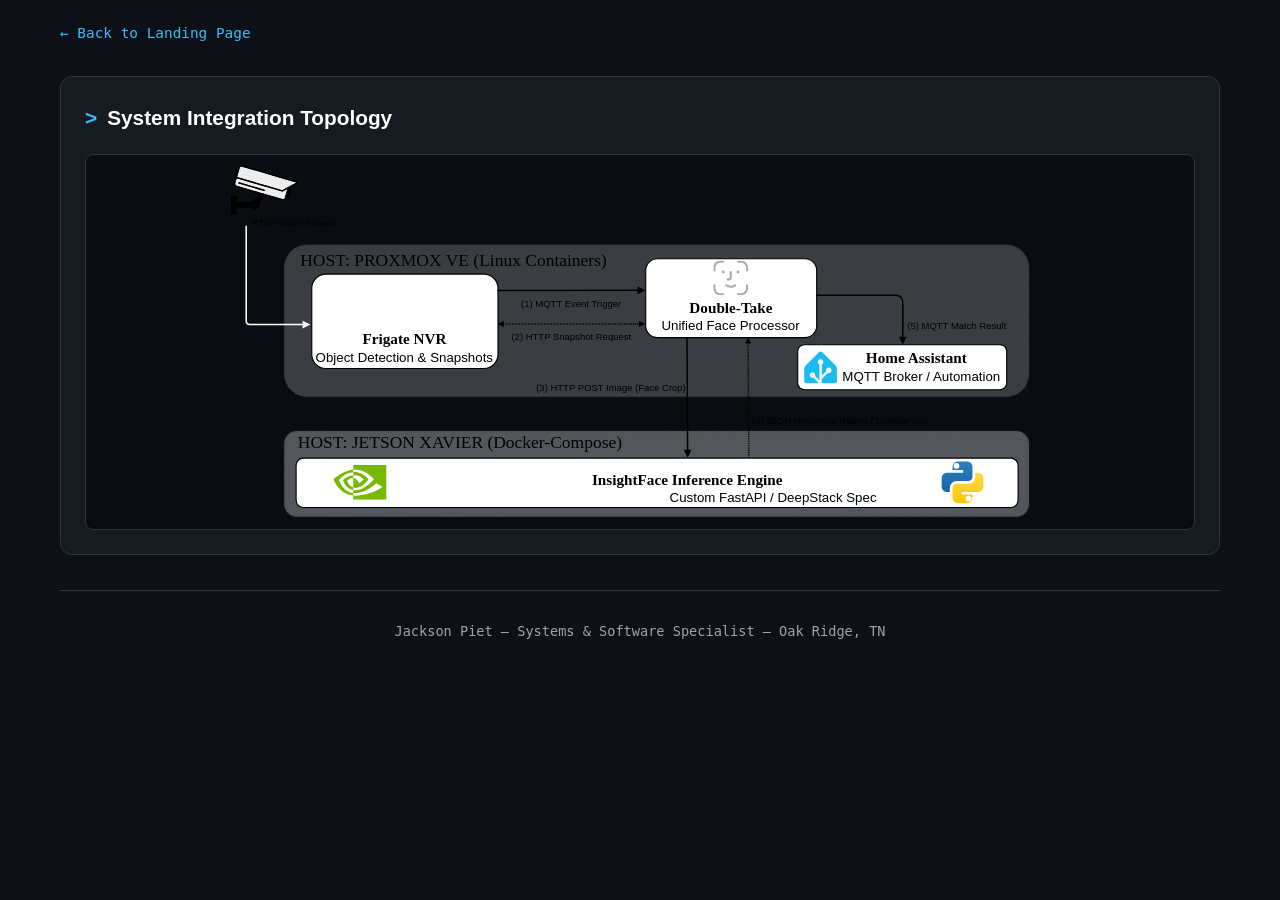
==== frigate.html @ 60d82c44 "Initial portfolio release" ====
<!DOCTYPE html>
<html lang="en">
<head>
  <meta charset="UTF-8">
  <meta name="viewport" content="width=device-width, initial-scale=1.0">
  <title>Automated Media Stack - Jellyfin Pipeline</title>
  <link rel="stylesheet" href="styles.css">
</head>

<body>

  <nav>
    <a href="index.html" class="back-link">&larr; Back to Landing Page</a>
  </nav>
<!-- 
  <header>
    <h1>Automated Media Stack</h1>
    <p>A resilient, event-driven media processing stack hosted on isolated Proxmox VE LXC containers and backed by an OpenMediaVault NFS storage pool with zero-copy hardlinks.</p>
    
    <div class="badge-grid">
      <span class="badge">Proxmox VE</span>
      <span class="badge">LXC Containers</span>
      <span class="badge">OpenMediaVault 8</span>
      <span class="badge">NFS Mounts</span>
      <span class="badge">mergerfs &amp; SnapRAID</span>
      <span class="badge">Intel QuickSync (VAAPI)</span>
      <span class="badge">Nginx Proxy Manager</span>
    </div>
  </header> -->

  <!-- System Architecture Diagram Card -->
  <div class="section-card">
    <div class="section-title">
      <span>System Integration Topology</span>
    </div>
    <div class="diagram-container">
      <img src="images/frigate.svg" alt="Media Server Stack Topology" class="diagram-image">
    </div>
  </div>

<!-- Detailed Data Flow Lifecycle -->
  <!-- <div class="section-card">
    <div class="section-title">
      <span>End-to-End Execution</span>
    </div>
    <ol class="workflow-list">
      <li>
        <strong>Client / User Request:</strong> The client issues a secure request to stream or download media.
      </li>
      <li>
        <strong>HTTPS Reverse Proxy:</strong> The request travels through Nginx Proxy Manager which routes traffic to Seerr or Jellyfin.
      </li>
      <li>
        <strong>Trigger Request:</strong> Seerr processes the user request and sends a REST API payload to Sonarr (TV) or Radarr (Movies) to add the requested media.
      </li>
      <li>
        <strong>Download Job:</strong> Sonarr/Radarr queries indexers via Prowlarr, evaluates the indexed releases, and sends a download task to SABnzbd if a release matches the configured quality profile.
      </li>
      <li>
        <strong>Write to NFS:</strong> SABnzbd fetches the media release, extracts the files, and writes the completed download to the NFS mount of OMV, located in <code>/mnt/storage/downloads/complete/</code>.
      </li>
      <li>
        <strong>Hardlink:</strong> Sonarr/Radarr detects job completion, creates an instant zero-copy hardlink from <code>/mnt/storage/downloads/complete/</code> to <code>/mnt/storage/data/media/</code>, and triggers Bazarr to search and download matching subtitles.
      </li>
      <li>
        <strong>Read Media:</strong> Jellyfin monitors the media libraries within <code>/mnt/storage/data/media/</code>, reading structured files over the local network, and rendering streams using Intel QuickSync hardware transcoding.
      </li>
    </ol>
  </div> -->

  <!-- Key Architecture Engineering Highlights -->
  <!-- <div class="section-card">
    <div class="section-title">
      <span>Infrastructure Highlights</span>
    </div>
    <div class="grid-2">
      <div class="feature-card">
        <h3>01. Zero-Copy Hardlink Execution</h3>
        <p>Configured <code>mergerfs</code> storage pools across OpenMediaVault NFS mounts. By aligning root storage paths, the automation stack issues instant filesystem inode references (hardlinks) from scratch space to production libraries without duplicate disk writes or cross-network copies.</p>
      </div>

      <div class="feature-card">
        <h3>02. Hardware-Accelerated Transcoding</h3>
        <p>Provisioned Intel QuickSync GPU passthrough into unprivileged Proxmox LXC containers. Configured Linux device node permissions (<code>/dev/dri/renderD128</code>) to execute real-time video transcoding via VAAPI hardware pipelines with minimal CPU overhead.</p>
      </div>

      <div class="feature-card">
        <h3>03. Reverse Proxy &amp; Network Isolation</h3>
        <p>Routed all ingress control traffic through Nginx Proxy Manager to manage SSL certificates. Internal service communication resides strictly on isolated container subnets, exposing only required reverse proxy ports.</p>
      </div>

      <div class="feature-card">
        <h3>04. Storage Redundancy &amp; Parity</h3>
        <p>Implemented SnapRAID parity protection alongside <code>mergerfs</code> storage pooling on the OpenMediaVault NAS host, protecting pooled data from single-disk hardware failures.</p>
      </div>
    </div>
  </div> -->

  <!-- Screenshot -->
  <!-- <div class="section-card">
    <div class="section-title">
      <span>System Screenshots</span>
    </div>
    <div class="grid-2">
      <div class="screenshot-card"> -->
        <!-- <img src="images/proxmox.png" alt="Proxmox Summary"> -->
        <!-- <div class="screenshot-info">
          <h4>Proxmox VE Microservice Orchestration</h4>
          <p>Proxmox VE datacenter view showcasing isolated LXC containers with low background resource overhead.</p>
        </div>
      </div>
      <div class="screenshot-card"> -->
        <!-- <img src="images/omv.png" alt="OpenMediaVault NFS Shares"> -->
        <!-- <div class="screenshot-info">
          <h4>NAS Storage Pool &amp; NFS Mounts</h4>
          <p>OpenMediaVault dashboard displaying 21.6 TB mergerfs-pooled capacity across physical drives alongside real-time S.M.A.R.T. health monitoring.</p>
        </div>
      </div>
    </div>
  </div> -->
  
  <button id="backToTop" class="back-to-top" aria-label="Back to top">
    <svg xmlns="http://www.w3.org/2000/svg" width="20" height="20" viewBox="0 0 24 24" fill="none" stroke="currentColor" stroke-width="2.5" stroke-linecap="round" stroke-linejoin="round">
      <path d="m18 15-6-6-6 6"/>
    </svg>
  </button>
  <script>
    const backToTopBtn = document.getElementById('backToTop');

    // Show button when scrolled down 300px
    window.addEventListener('scroll', () => {
      if (window.scrollY > 300) {
        backToTopBtn.classList.add('visible');
      } else {
        backToTopBtn.classList.remove('visible');
      }
    });

    // Smooth scroll to top on click
    backToTopBtn.addEventListener('click', () => {
      window.scrollTo({
        top: 0,
        behavior: 'smooth'
      });
    });
  </script>
  <footer>
    <p>Jackson Piet &mdash; Systems &amp; Software Specialist &mdash; Oak Ridge, TN</p>
  </footer>
  
</body>
</html>
---- styles.css ----
:root {
      --bg-main: #0d1117;
      --bg-card: #161b22;
      --bg-card-hover: #1f2937;
      --border-color: #30363d;
      --accent-cyan: #38bdf8;
      --accent-amber: #f59e0b;
      --accent-green: #10b981;
      --text-main: #f3f4f6;
      --text-muted: #9ca3af;
      --font-mono: ui-monospace, SFMono-Regular, SF Pro Display, Menlo, Consolas, monospace;
    }

    * { box-sizing: border-box; margin: 0; padding: 0; }

    body {
      background-color: var(--bg-main);
      color: var(--text-main);
      font-family: -apple-system, BlinkMacSystemFont, "Segoe UI", Roboto, Helvetica, Arial, sans-serif;
      line-height: 1.6;
      padding: 20px;
      max-width: 1200px;
      margin: 0 auto;
    }

    /* Navigation & Header */
    nav { margin-bottom: 30px; }
    .back-link {
      color: var(--accent-cyan);
      text-decoration: none;
      font-family: var(--font-mono);
      font-size: 0.9rem;
    }
    .back-link:hover { text-decoration: underline; }

    header { margin-bottom: 40px; }
    header h1 { font-size: 2.2rem; font-weight: 800; margin-bottom: 10px; color: #fff; }
    header p { color: var(--text-muted); font-size: 1.1rem; max-width: 800px; }

    /* Badge Grid */
    .badge-grid {
      display: flex;
      flex-wrap: wrap;
      gap: 10px;
      margin-top: 15px;
    }
    .badge {
      background: #1f2937;
      border: 1px solid var(--border-color);
      color: var(--accent-cyan);
      font-family: var(--font-mono);
      font-size: 0.8rem;
      padding: 4px 10px;
      border-radius: 6px;
    }

    /* Diagram Section */
    .section-card {
      background: var(--bg-card);
      border: 1px solid var(--border-color);
      border-radius: 12px;
      padding: 24px;
      margin-bottom: 35px;
    }
    .section-title {
      font-size: 1.3rem;
      font-weight: 700;
      margin-bottom: 20px;
      color: #fff;
      display: flex;
      align-items: center;
      gap: 10px;
    }
    .diagram-container {
      width: 100%;
      overflow-x: auto;
      background: #090d12;
      border-radius: 8px;
      padding: 10px;
      border: 1px solid var(--border-color);
    }
    .diagram-image {
      display: block;
      margin-left: auto;
      margin-right: auto;
      max-width: 100%;
      height: auto;
    }
    .diagram-container svg { width: 100%; height: auto; min-width: 800px; display: block; }

    /* Grid Layouts */
    .grid-2 {
      display: grid;
      grid-template-columns: 1fr;
      gap: 50px;
    }

    /* Feature Cards */
    .feature-card {
      background: #111827;
      border: 1px solid var(--border-color);
      border-radius: 8px;
      padding: 18px;
    }
    .feature-card h3 {
      font-size: 1rem;
      color: var(--accent-amber);
      margin-bottom: 8px;
      font-family: var(--font-mono);
    }
    .feature-card p { color: var(--text-muted); font-size: 0.95rem; }

    /* Workflow List */
    .workflow-list { list-style: none; counter-reset: workflow-counter; }
    .workflow-list li {
      position: relative;
      padding-left: 45px;
      margin-bottom: 20px;
      color: var(--text-muted);
    }
    .workflow-list li::before {
      counter-increment: workflow-counter;
      content: counter(workflow-counter);
      position: absolute;
      left: 0; top: 0;
      width: 30px; height: 30px;
      background: var(--bg-card-hover);
      border: 1px solid var(--accent-cyan);
      color: var(--accent-cyan);
      border-radius: 50%;
      text-align: center;
      line-height: 28px;
      font-weight: bold;
      font-family: var(--font-mono);
      font-size: 0.85rem;
    }
    .workflow-list strong { color: var(--text-main); }

    /* Screenshots Grid */
    .screenshot-card {
      background: #090d12;
      border: 1px solid var(--border-color);
      border-radius: 8px;
      overflow: hidden;
    }
    .screenshot-placeholder {
      width: 100%;
      height: 200px;
      background: #1f2937;
      display: flex;
      align-items: center;
      justify-content: center;
      color: var(--text-muted);
      font-family: var(--font-mono);
      font-size: 0.85rem;
      border-bottom: 1px solid var(--border-color);
    }
    .screenshot-card img { width: 100%; height: auto; display: block; }
    .screenshot-info { padding: 15px; }
    .screenshot-info h4 { font-size: 0.95rem; color: #fff; margin-bottom: 4px; }
    .screenshot-info p { font-size: 0.85rem; color: var(--text-muted); }

    footer {
      text-align: center;
      padding: 30px 0;
      color: var(--text-muted);
      font-size: 0.85rem;
      font-family: var(--font-mono);
      border-top: 1px solid var(--border-color);
    }
    /* Back to Top Button */
    .back-to-top {
    position: fixed;
    bottom: 2rem;
    right: 2rem;
    width: 2.75rem;
    height: 2.75rem;
    border-radius: 50%;
    background-color: #1e293b; /* Dark slate matching your cards */
    color: #38bdf8;            /* Accent blue color */
    border: 1px solid #334155;
    cursor: pointer;
    display: flex;
    align-items: center;
    justify-content: center;
    opacity: 0;
    visibility: hidden;
    transform: translateY(10px);
    transition: all 0.25s ease-in-out;
    box-shadow: 0 4px 12px rgba(0, 0, 0, 0.4);
    z-index: 1000;
    }

    /* Hover & Focus States */
    .back-to-top:hover {
    background-color: #0f172a;
    color: #38bdf8;
    border-color: #38bdf8;
    transform: translateY(-2px);
    box-shadow: 0 6px 16px rgba(56, 189, 248, 0.2);
    }

    /* Visible Class Toggle */
    .back-to-top.visible {
    opacity: 1;
    visibility: visible;
    transform: translateY(0);
    }

    /* ==========================================================================
   INDEX PAGE SPECIFIC EXTENSIONS
   ========================================================================== */

/* Accent Color Alias */
:root {
  --accent-blue: #3b82f6;
}

/* Container Adjustments */
.container {
  max-width: 1080px;
  margin: 0 auto;
}

/* Header & Technical Identity Extensions */
.header-top {
  display: flex;
  justify-content: space-between;
  align-items: flex-start;
  flex-wrap: wrap;
  gap: 1rem;
  margin-bottom: 0.75rem;
}

.degree-tag {
  color: var(--accent-cyan);
  font-size: 1.5rem;
  font-weight: 600;
}

.subhead {
  font-size: 1.15rem;
  color: var(--accent-blue);
  font-weight: 600;
  margin-bottom: 0.75rem;
}

.meta-info {
  font-family: var(--font-mono);
  font-size: 0.85rem;
  color: var(--text-muted);
  margin-bottom: 1.25rem;
}

.header-links {
  display: flex;
  gap: 1rem;
  flex-wrap: wrap;
}

/* Button Component Styles */
.btn {
  display: inline-flex;
  align-items: center;
  padding: 0.5rem 1rem;
  border-radius: 6px;
  font-weight: 600;
  text-decoration: none;
  font-size: 0.9rem;
  transition: all 0.2s ease-in-out;
  cursor: pointer;
}

.btn-primary {
  background: var(--accent-blue);
  color: #fff;
  border: 1px solid var(--accent-blue);
}

.btn-primary:hover {
  background: #2563eb;
}

.btn-outline {
  background: transparent;
  color: var(--text-main);
  border: 1px solid var(--border-color);
}

.btn-outline:hover {
  border-color: var(--accent-cyan);
  color: var(--accent-cyan);
  background: var(--bg-card);
}

/* Section Layout & Headers */
section {
  padding: 2.5rem 0;
  border-bottom: 1px solid var(--border-color);
}

.section-title::before {
  content: ">";
  color: var(--accent-cyan);
}

.summary-text {
  color: var(--text-muted);
  font-size: 1.05rem;
  line-height: 1.7;
  max-width: 900px;
}

/* Skills Section Grid & Badges */
.skills-grid {
  display: grid;
  grid-template-columns: repeat(auto-fit, minmax(280px, 1fr));
  gap: 1.25rem;
}

.skill-card {
  background: var(--bg-card);
  border: 1px solid var(--border-color);
  border-radius: 8px;
  padding: 1.25rem;
}

.skill-card h3 {
  font-size: 0.95rem;
  color: var(--accent-cyan);
  margin-bottom: 0.75rem;
  font-family: var(--font-mono);
  text-transform: uppercase;
  letter-spacing: 0.05em;
}

.badge-list {
  display: flex;
  flex-wrap: wrap;
  gap: 0.5rem;
}

/* Featured Project Cards Grid & Layout */
.project-grid {
  display: grid;
  gap: 1.5rem;
}

.project-card {
  background: var(--bg-card);
  border: 1px solid var(--border-color);
  border-radius: 8px;
  padding: 1.5rem;
  transition: border-color 0.2s ease-in-out;
}

.project-card:hover {
  border-color: #334155;
}

.project-title {
  font-size: 1.25rem;
  color: #fff;
  margin-bottom: 0.75rem;
}

.project-card .badge-list {
  margin-bottom: 1rem;
}

.project-bullets {
  list-style: none;
  color: var(--text-muted);
  font-size: 0.95rem;
  margin-bottom: 1.25rem;
}

.project-bullets li {
  position: relative;
  padding-left: 1.25rem;
  margin-bottom: 0.5rem;
}

.project-bullets li::before {
  content: "•";
  position: absolute;
  left: 0;
  color: var(--accent-blue);
}

.project-btn {
  display: inline-flex;
  align-items: center;
  gap: 0.5rem;
  font-family: var(--font-mono);
  font-size: 0.85rem;
  color: var(--accent-cyan);
  text-decoration: none;
  border: 1px solid rgba(56, 189, 248, 0.3);
  background: rgba(56, 189, 248, 0.05);
  padding: 0.5rem 1rem;
  border-radius: 6px;
  transition: all 0.2s ease-in-out;
}

.project-btn:hover {
  background: rgba(56, 189, 248, 0.15);
  border-color: var(--accent-cyan);
  transform: translateX(2px);
}

/* Index Footer Flex Layout Overrides */
footer.index-footer {
  display: flex;
  justify-content: space-between;
  align-items: center;
  flex-wrap: wrap;
  gap: 1rem;
  text-align: left;
}

/* Responsive Overrides for Mobile Devices */
@media (max-width: 640px) {
    header h1 {
        font-size: 1.75rem;
    }
    .degree-tag {
        display: block;
        font-size: 1.1rem;
        margin-top: 0.25rem;
    }
    .header-links {
        flex-direction: column;
        width: 100%;
    }
    .btn {
        justify-content: center;
        width: 100%;
    }
}
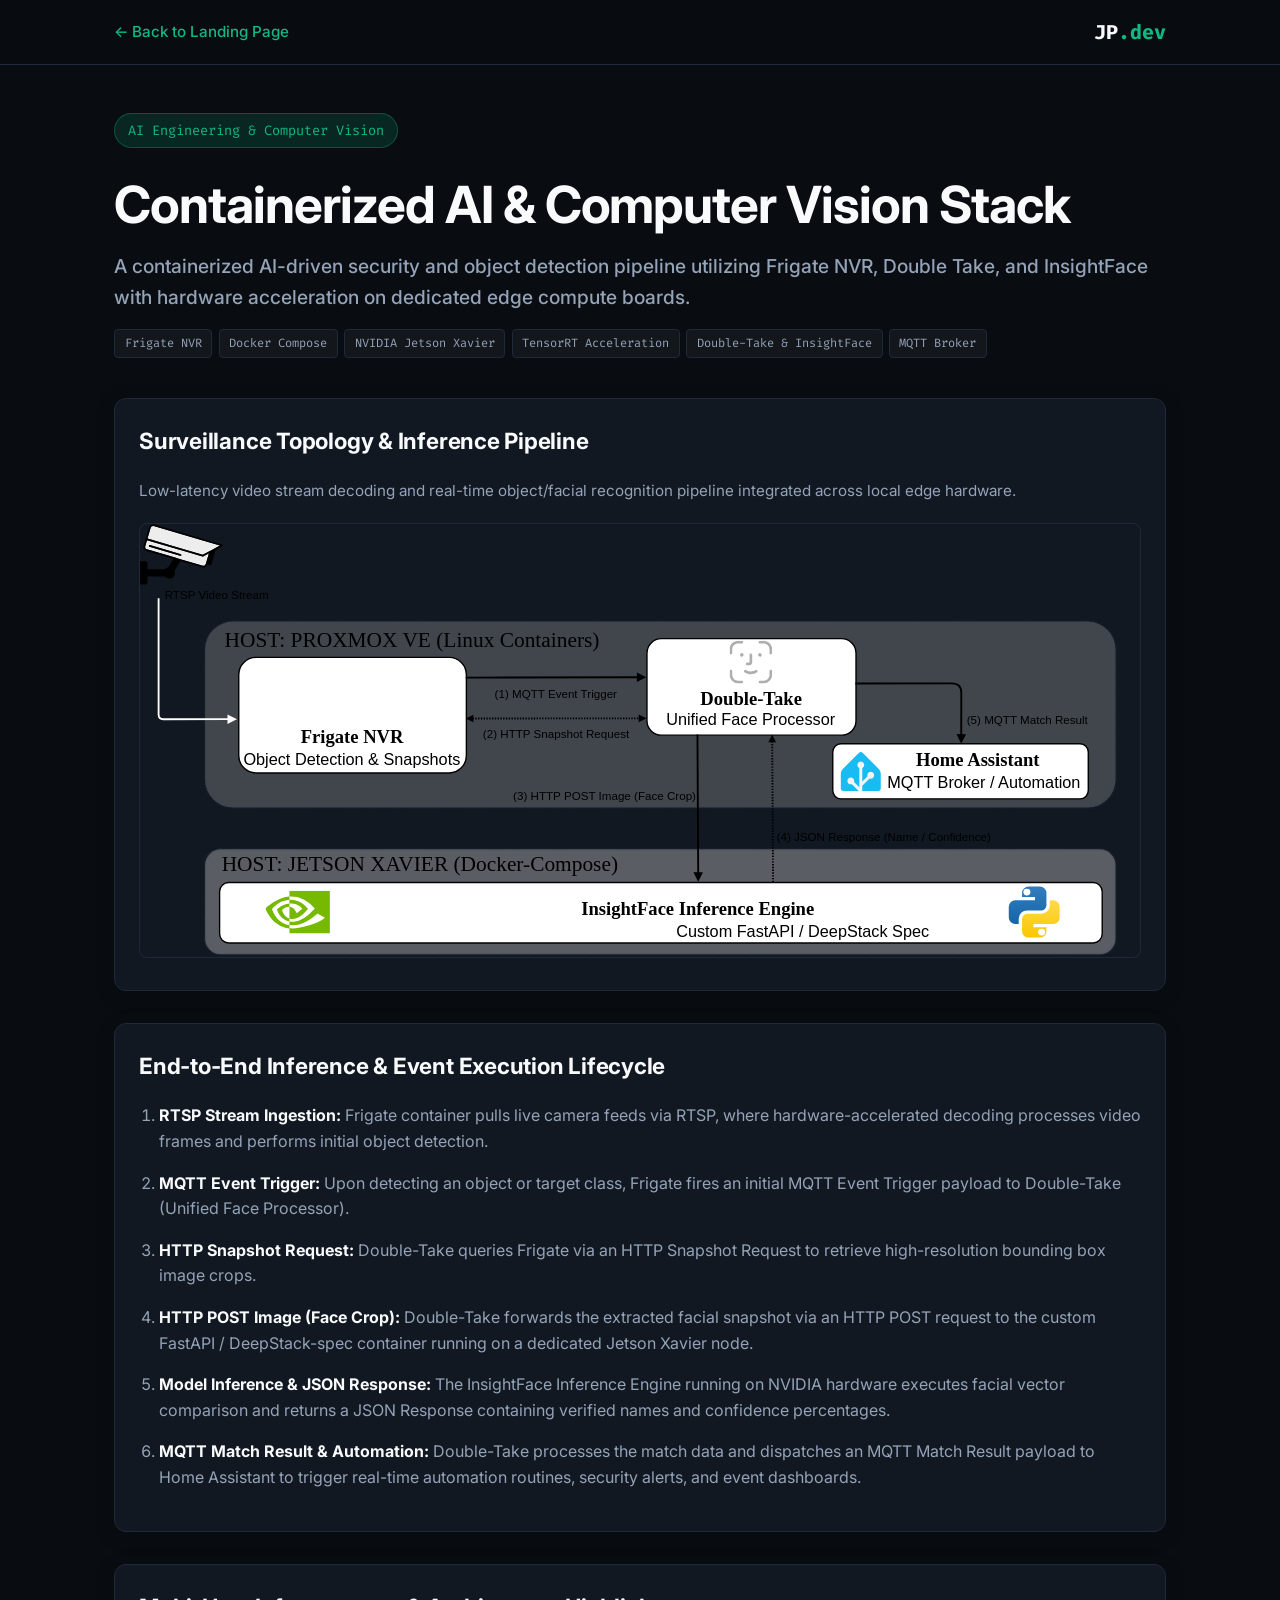
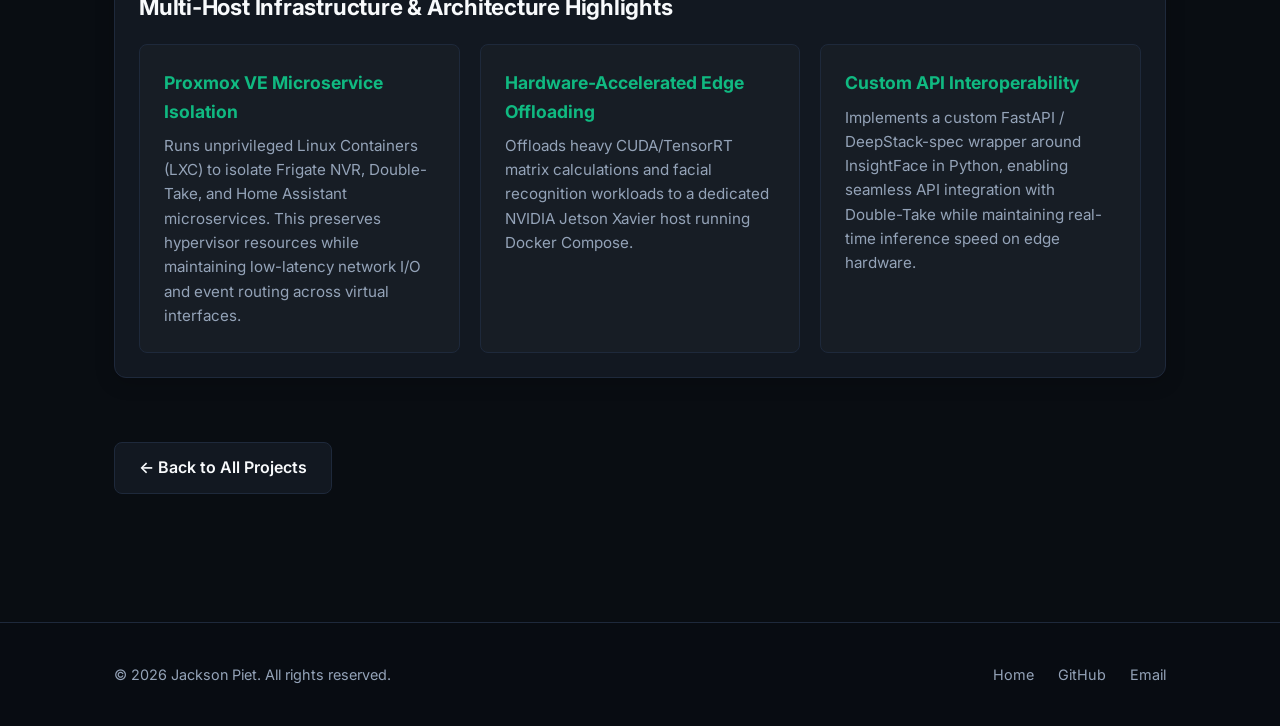
==== commit 025d60e6: "redesigned and added network, gym model" ====
--- a/frigate.html
+++ b/frigate.html
@@ -3,150 +3,163 @@
 <head>
   <meta charset="UTF-8">
   <meta name="viewport" content="width=device-width, initial-scale=1.0">
-  <title>Automated Media Stack - Jellyfin Pipeline</title>
+  <title>Containerized AI &amp; Computer Vision Stack | Jackson Piet</title>
   <link rel="stylesheet" href="styles.css">
+  <link rel="preconnect" href="https://fonts.googleapis.com">
+  <link rel="preconnect" href="https://fonts.gstatic.com" crossorigin>
+  <link href="https://fonts.googleapis.com/css2?family=Inter:wght@300;400;500;600;700&family=Fira+Code:wght@400;500&display=swap" rel="stylesheet">
 </head>
-
 <body>
 
-  <nav>
-    <a href="index.html" class="back-link">&larr; Back to Landing Page</a>
+  <!-- Navigation -->
+  <nav class="navbar" aria-label="Subpage Navigation">
+    <div class="nav-container">
+      <a href="index.html" class="back-link">&larr; Back to Landing Page</a>
+      <a href="index.html" class="nav-logo">JP<span>.dev</span></a>
+    </div>
   </nav>
-<!-- 
-  <header>
-    <h1>Automated Media Stack</h1>
-    <p>A resilient, event-driven media processing stack hosted on isolated Proxmox VE LXC containers and backed by an OpenMediaVault NFS storage pool with zero-copy hardlinks.</p>
-    
-    <div class="badge-grid">
-      <span class="badge">Proxmox VE</span>
-      <span class="badge">LXC Containers</span>
-      <span class="badge">OpenMediaVault 8</span>
-      <span class="badge">NFS Mounts</span>
-      <span class="badge">mergerfs &amp; SnapRAID</span>
-      <span class="badge">Intel QuickSync (VAAPI)</span>
-      <span class="badge">Nginx Proxy Manager</span>
+
+  <!-- Project Header -->
+  <header class="project-header">
+    <div class="container">
+      <span class="project-category">AI Engineering &amp; Computer Vision</span>
+      <h1>Containerized AI &amp; Computer Vision Stack</h1>
+      <p class="hero-subtitle">A containerized AI-driven security and object detection pipeline utilizing Frigate NVR, Double Take, and InsightFace with hardware acceleration on dedicated edge compute boards.</p>
+      
+      <div class="badge-grid">
+        <span class="badge">Frigate NVR</span>
+        <span class="badge">Docker Compose</span>
+        <span class="badge">NVIDIA Jetson Xavier</span>
+        <span class="badge">TensorRT Acceleration</span>
+        <span class="badge">Double-Take &amp; InsightFace</span>
+        <span class="badge">MQTT Broker</span>
+      </div>
     </div>
-  </header> -->
+  </header>
 
-  <!-- System Architecture Diagram Card -->
-  <div class="section-card">
-    <div class="section-title">
-      <span>System Integration Topology</span>
+  <main class="container project-detail-container">
+
+    <!-- Surveillance Architecture Card -->
+    <section class="section-card">
+      <h2 class="section-title">Surveillance Topology &amp; Inference Pipeline</h2>
+      <p>Low-latency video stream decoding and real-time object/facial recognition pipeline integrated across local edge hardware.</p>
+      <div class="diagram-container">
+        <img src="images/frigate.svg" alt="Computer Vision Architecture Diagram" class="diagram-image">
+      </div>
+    </section>
+
+    <!-- Detailed Data Flow Lifecycle -->
+    <section class="section-card">
+      <h2 class="section-title">End-to-End Inference &amp; Event Execution Lifecycle</h2>
+      <ol class="workflow-list">
+        <li>
+          <strong>RTSP Stream Ingestion:</strong> Frigate container pulls live camera feeds via RTSP, where hardware-accelerated decoding processes video frames and performs initial object detection.
+        </li>
+        <li>
+          <strong>MQTT Event Trigger:</strong> Upon detecting an object or target class, Frigate fires an initial MQTT Event Trigger payload to Double-Take (Unified Face Processor).
+        </li>
+        <li>
+          <strong>HTTP Snapshot Request:</strong> Double-Take queries Frigate via an HTTP Snapshot Request to retrieve high-resolution bounding box image crops.
+        </li>
+        <li>
+          <strong>HTTP POST Image (Face Crop):</strong> Double-Take forwards the extracted facial snapshot via an HTTP POST request to the custom FastAPI / DeepStack-spec container running on a dedicated Jetson Xavier node.
+        </li>
+        <li>
+          <strong>Model Inference &amp; JSON Response:</strong> The InsightFace Inference Engine running on NVIDIA hardware executes facial vector comparison and returns a JSON Response containing verified names and confidence percentages.
+        </li>
+        <li>
+          <strong>MQTT Match Result &amp; Automation:</strong> Double-Take processes the match data and dispatches an MQTT Match Result payload to Home Assistant to trigger real-time automation routines, security alerts, and event dashboards.
+        </li>
+      </ol>
+    </section>
+
+    <!-- Key Architecture Engineering Highlights -->
+    <section class="section-card">
+      <h2 class="section-title">Multi-Host Infrastructure &amp; Architecture Highlights</h2>
+      <div class="grid-3">
+        <div class="feature-card">
+          <h3>Proxmox VE Microservice Isolation</h3>
+          <p>Runs unprivileged Linux Containers (LXC) to isolate Frigate NVR, Double-Take, and Home Assistant microservices. This preserves hypervisor resources while maintaining low-latency network I/O and event routing across virtual interfaces.</p>
+        </div>
+
+        <div class="feature-card">
+          <h3>Hardware-Accelerated Edge Offloading</h3>
+          <p>Offloads heavy CUDA/TensorRT matrix calculations and facial recognition workloads to a dedicated NVIDIA Jetson Xavier host running Docker Compose.</p>
+        </div>
+
+        <div class="feature-card">
+          <h3>Custom API Interoperability</h3>
+          <p>Implements a custom FastAPI / DeepStack-spec wrapper around InsightFace in Python, enabling seamless API integration with Double-Take while maintaining real-time inference speed on edge hardware.</p>
+        </div>
+      </div>
+    </section>
+
+    <div class="cta-container">
+      <a href="index.html#projects" class="btn btn-secondary">&larr; Back to All Projects</a>
     </div>
-    <div class="diagram-container">
-      <img src="images/frigate.svg" alt="Media Server Stack Topology" class="diagram-image">
+
+  </main>
+
+  <!-- Footer -->
+  <footer class="footer">
+    <div class="container footer-content">
+      <p>&copy; 2026 Jackson Piet. All rights reserved.</p>
+      <div class="social-links">
+        <a href="index.html">Home</a>
+        <a href="https://github.com/jaxnReyes" target="_blank" rel="noopener">GitHub</a>
+        <a href="mailto:jacksonpiet13@gmail.com">Email</a>
+      </div>
     </div>
+  </footer>
+
+<!-- Lightbox Modal Container -->
+  <div class="lightbox-modal" id="lightboxModal">
+    <button class="lightbox-close" id="lightboxClose" aria-label="Close Lightbox">&times;</button>
+    <img class="lightbox-content" id="lightboxImg" src="" alt="Enlarged view">
   </div>
 
-<!-- Detailed Data Flow Lifecycle -->
-  <!-- <div class="section-card">
-    <div class="section-title">
-      <span>End-to-End Execution</span>
-    </div>
-    <ol class="workflow-list">
-      <li>
-        <strong>Client / User Request:</strong> The client issues a secure request to stream or download media.
-      </li>
-      <li>
-        <strong>HTTPS Reverse Proxy:</strong> The request travels through Nginx Proxy Manager which routes traffic to Seerr or Jellyfin.
-      </li>
-      <li>
-        <strong>Trigger Request:</strong> Seerr processes the user request and sends a REST API payload to Sonarr (TV) or Radarr (Movies) to add the requested media.
-      </li>
-      <li>
-        <strong>Download Job:</strong> Sonarr/Radarr queries indexers via Prowlarr, evaluates the indexed releases, and sends a download task to SABnzbd if a release matches the configured quality profile.
-      </li>
-      <li>
-        <strong>Write to NFS:</strong> SABnzbd fetches the media release, extracts the files, and writes the completed download to the NFS mount of OMV, located in <code>/mnt/storage/downloads/complete/</code>.
-      </li>
-      <li>
-        <strong>Hardlink:</strong> Sonarr/Radarr detects job completion, creates an instant zero-copy hardlink from <code>/mnt/storage/downloads/complete/</code> to <code>/mnt/storage/data/media/</code>, and triggers Bazarr to search and download matching subtitles.
-      </li>
-      <li>
-        <strong>Read Media:</strong> Jellyfin monitors the media libraries within <code>/mnt/storage/data/media/</code>, reading structured files over the local network, and rendering streams using Intel QuickSync hardware transcoding.
-      </li>
-    </ol>
-  </div> -->
+  <script>
+    document.addEventListener('DOMContentLoaded', () => {
+      const modal = document.getElementById('lightboxModal');
+      const modalImg = document.getElementById('lightboxImg');
+      const closeBtn = document.getElementById('lightboxClose');
 
-  <!-- Key Architecture Engineering Highlights -->
-  <!-- <div class="section-card">
-    <div class="section-title">
-      <span>Infrastructure Highlights</span>
-    </div>
-    <div class="grid-2">
-      <div class="feature-card">
-        <h3>01. Zero-Copy Hardlink Execution</h3>
-        <p>Configured <code>mergerfs</code> storage pools across OpenMediaVault NFS mounts. By aligning root storage paths, the automation stack issues instant filesystem inode references (hardlinks) from scratch space to production libraries without duplicate disk writes or cross-network copies.</p>
-      </div>
+      if (!modal || !modalImg || !closeBtn) return;
 
-      <div class="feature-card">
-        <h3>02. Hardware-Accelerated Transcoding</h3>
-        <p>Provisioned Intel QuickSync GPU passthrough into unprivileged Proxmox LXC containers. Configured Linux device node permissions (<code>/dev/dri/renderD128</code>) to execute real-time video transcoding via VAAPI hardware pipelines with minimal CPU overhead.</p>
-      </div>
+      // Select all diagram images and screenshot thumbnails
+      const zoomableImages = document.querySelectorAll('.diagram-image, .architecture-diagram, .screenshot-card img');
 
-      <div class="feature-card">
-        <h3>03. Reverse Proxy &amp; Network Isolation</h3>
-        <p>Routed all ingress control traffic through Nginx Proxy Manager to manage SSL certificates. Internal service communication resides strictly on isolated container subnets, exposing only required reverse proxy ports.</p>
-      </div>
+      zoomableImages.forEach(img => {
+        img.addEventListener('click', () => {
+          modal.classList.add('active');
+          modalImg.src = img.src;
+          modalImg.alt = img.alt || 'Enlarged diagram';
+          document.body.style.overflow = 'hidden'; // Prevent background scrolling
+        });
+      });
 
-      <div class="feature-card">
-        <h3>04. Storage Redundancy &amp; Parity</h3>
-        <p>Implemented SnapRAID parity protection alongside <code>mergerfs</code> storage pooling on the OpenMediaVault NAS host, protecting pooled data from single-disk hardware failures.</p>
-      </div>
-    </div>
-  </div> -->
+      const closeModal = () => {
+        modal.classList.remove('active');
+        document.body.style.overflow = '';
+      };
 
-  <!-- Screenshot -->
-  <!-- <div class="section-card">
-    <div class="section-title">
-      <span>System Screenshots</span>
-    </div>
-    <div class="grid-2">
-      <div class="screenshot-card"> -->
-        <!-- <img src="images/proxmox.png" alt="Proxmox Summary"> -->
-        <!-- <div class="screenshot-info">
-          <h4>Proxmox VE Microservice Orchestration</h4>
-          <p>Proxmox VE datacenter view showcasing isolated LXC containers with low background resource overhead.</p>
-        </div>
-      </div>
-      <div class="screenshot-card"> -->
-        <!-- <img src="images/omv.png" alt="OpenMediaVault NFS Shares"> -->
-        <!-- <div class="screenshot-info">
-          <h4>NAS Storage Pool &amp; NFS Mounts</h4>
-          <p>OpenMediaVault dashboard displaying 21.6 TB mergerfs-pooled capacity across physical drives alongside real-time S.M.A.R.T. health monitoring.</p>
-        </div>
-      </div>
-    </div>
-  </div> -->
-  
-  <button id="backToTop" class="back-to-top" aria-label="Back to top">
-    <svg xmlns="http://www.w3.org/2000/svg" width="20" height="20" viewBox="0 0 24 24" fill="none" stroke="currentColor" stroke-width="2.5" stroke-linecap="round" stroke-linejoin="round">
-      <path d="m18 15-6-6-6 6"/>
-    </svg>
-  </button>
-  <script>
-    const backToTopBtn = document.getElementById('backToTop');
+      closeBtn.addEventListener('click', closeModal);
 
-    // Show button when scrolled down 300px
-    window.addEventListener('scroll', () => {
-      if (window.scrollY > 300) {
-        backToTopBtn.classList.add('visible');
-      } else {
-        backToTopBtn.classList.remove('visible');
-      }
-    });
+      // Close when clicking outside the image on the dark backdrop
+      modal.addEventListener('click', (e) => {
+        if (e.target === modal) {
+          closeModal();
+        }
+      });
 
-    // Smooth scroll to top on click
-    backToTopBtn.addEventListener('click', () => {
-      window.scrollTo({
-        top: 0,
-        behavior: 'smooth'
+      // Close on pressing the Escape key
+      document.addEventListener('keydown', (e) => {
+        if (e.key === 'Escape' && modal.classList.contains('active')) {
+          closeModal();
+        }
       });
     });
   </script>
-  <footer>
-    <p>Jackson Piet &mdash; Systems &amp; Software Specialist &mdash; Oak Ridge, TN</p>
-  </footer>
-  
+
 </body>
 </html>
--- a/styles.css
+++ b/styles.css
@@ -1,440 +1,644 @@
-   :root {
-      --bg-main: #0d1117;
-      --bg-card: #161b22;
-      --bg-card-hover: #1f2937;
-      --border-color: #30363d;
-      --accent-cyan: #38bdf8;
-      --accent-amber: #f59e0b;
-      --accent-green: #10b981;
-      --text-main: #f3f4f6;
-      --text-muted: #9ca3af;
-      --font-mono: ui-monospace, SFMono-Regular, SF Pro Display, Menlo, Consolas, monospace;
-    }
-
-    * { box-sizing: border-box; margin: 0; padding: 0; }
-
-    body {
-      background-color: var(--bg-main);
-      color: var(--text-main);
-      font-family: -apple-system, BlinkMacSystemFont, "Segoe UI", Roboto, Helvetica, Arial, sans-serif;
-      line-height: 1.6;
-      padding: 20px;
-      max-width: 1200px;
-      margin: 0 auto;
-    }
-
-    /* Navigation & Header */
-    nav { margin-bottom: 30px; }
-    .back-link {
-      color: var(--accent-cyan);
-      text-decoration: none;
-      font-family: var(--font-mono);
-      font-size: 0.9rem;
-    }
-    .back-link:hover { text-decoration: underline; }
-
-    header { margin-bottom: 40px; }
-    header h1 { font-size: 2.2rem; font-weight: 800; margin-bottom: 10px; color: #fff; }
-    header p { color: var(--text-muted); font-size: 1.1rem; max-width: 800px; }
-
-    /* Badge Grid */
-    .badge-grid {
-      display: flex;
-      flex-wrap: wrap;
-      gap: 10px;
-      margin-top: 15px;
-    }
-    .badge {
-      background: #1f2937;
-      border: 1px solid var(--border-color);
-      color: var(--accent-cyan);
-      font-family: var(--font-mono);
-      font-size: 0.8rem;
-      padding: 4px 10px;
-      border-radius: 6px;
-    }
-
-    /* Diagram Section */
-    .section-card {
-      background: var(--bg-card);
-      border: 1px solid var(--border-color);
-      border-radius: 12px;
-      padding: 24px;
-      margin-bottom: 35px;
-    }
-    .section-title {
-      font-size: 1.3rem;
-      font-weight: 700;
-      margin-bottom: 20px;
-      color: #fff;
-      display: flex;
-      align-items: center;
-      gap: 10px;
-    }
-    .diagram-container {
-      width: 100%;
-      overflow-x: auto;
-      background: #090d12;
-      border-radius: 8px;
-      padding: 10px;
-      border: 1px solid var(--border-color);
-    }
-    .diagram-image {
-      display: block;
-      margin-left: auto;
-      margin-right: auto;
-      max-width: 100%;
-      height: auto;
-    }
-    .diagram-container svg { width: 100%; height: auto; min-width: 800px; display: block; }
-
-    /* Grid Layouts */
-    .grid-2 {
-      display: grid;
-      grid-template-columns: 1fr;
-      gap: 50px;
-    }
-
-    /* Feature Cards */
-    .feature-card {
-      background: #111827;
-      border: 1px solid var(--border-color);
-      border-radius: 8px;
-      padding: 18px;
-    }
-    .feature-card h3 {
-      font-size: 1rem;
-      color: var(--accent-amber);
-      margin-bottom: 8px;
-      font-family: var(--font-mono);
-    }
-    .feature-card p { color: var(--text-muted); font-size: 0.95rem; }
-
-    /* Workflow List */
-    .workflow-list { list-style: none; counter-reset: workflow-counter; }
-    .workflow-list li {
-      position: relative;
-      padding-left: 45px;
-      margin-bottom: 20px;
-      color: var(--text-muted);
-    }
-    .workflow-list li::before {
-      counter-increment: workflow-counter;
-      content: counter(workflow-counter);
-      position: absolute;
-      left: 0; top: 0;
-      width: 30px; height: 30px;
-      background: var(--bg-card-hover);
-      border: 1px solid var(--accent-cyan);
-      color: var(--accent-cyan);
-      border-radius: 50%;
-      text-align: center;
-      line-height: 28px;
-      font-weight: bold;
-      font-family: var(--font-mono);
-      font-size: 0.85rem;
-    }
-    .workflow-list strong { color: var(--text-main); }
-
-    /* Screenshots Grid */
-    .screenshot-card {
-      background: #090d12;
-      border: 1px solid var(--border-color);
-      border-radius: 8px;
-      overflow: hidden;
-    }
-    .screenshot-placeholder {
-      width: 100%;
-      height: 200px;
-      background: #1f2937;
-      display: flex;
-      align-items: center;
-      justify-content: center;
-      color: var(--text-muted);
-      font-family: var(--font-mono);
-      font-size: 0.85rem;
-      border-bottom: 1px solid var(--border-color);
-    }
-    .screenshot-card img { width: 100%; height: auto; display: block; }
-    .screenshot-info { padding: 15px; }
-    .screenshot-info h4 { font-size: 0.95rem; color: #fff; margin-bottom: 4px; }
-    .screenshot-info p { font-size: 0.85rem; color: var(--text-muted); }
-
-    footer {
-      text-align: center;
-      padding: 30px 0;
-      color: var(--text-muted);
-      font-size: 0.85rem;
-      font-family: var(--font-mono);
-      border-top: 1px solid var(--border-color);
-    }
-    /* Back to Top Button */
-    .back-to-top {
-    position: fixed;
-    bottom: 2rem;
-    right: 2rem;
-    width: 2.75rem;
-    height: 2.75rem;
-    border-radius: 50%;
-    background-color: #1e293b; /* Dark slate matching your cards */
-    color: #38bdf8;            /* Accent blue color */
-    border: 1px solid #334155;
-    cursor: pointer;
-    display: flex;
-    align-items: center;
-    justify-content: center;
-    opacity: 0;
-    visibility: hidden;
-    transform: translateY(10px);
-    transition: all 0.25s ease-in-out;
-    box-shadow: 0 4px 12px rgba(0, 0, 0, 0.4);
-    z-index: 1000;
-    }
-
-    /* Hover & Focus States */
-    .back-to-top:hover {
-    background-color: #0f172a;
-    color: #38bdf8;
-    border-color: #38bdf8;
-    transform: translateY(-2px);
-    box-shadow: 0 6px 16px rgba(56, 189, 248, 0.2);
-    }
-
-    /* Visible Class Toggle */
-    .back-to-top.visible {
-    opacity: 1;
-    visibility: visible;
-    transform: translateY(0);
-    }
-
-    /* ==========================================================================
-   INDEX PAGE SPECIFIC EXTENSIONS
-   ========================================================================== */
-
-/* Accent Color Alias */
+/* ==========================================
+   Global Variables & Reset
+   ========================================== */
 :root {
-  --accent-blue: #3b82f6;
-}
-
-/* Container Adjustments */
+  --bg-primary: #090d12;
+  --bg-card: #121821;
+  --accent-primary: #10b981;
+  --accent-glow: rgba(16, 185, 129, 0.15);
+  --text-main: #f8fafc;
+  --text-muted: #94a3b8;
+  --border-color: #1e293b;
+  --font-sans: 'Inter', -apple-system, BlinkMacSystemFont, 'Segoe UI', Roboto, sans-serif;
+  --font-mono: 'Fira Code', monospace;
+  --transition: all 0.25s cubic-bezier(0.4, 0, 0.2, 1);
+}
+
+* {
+  box-sizing: border-box;
+  margin: 0;
+  padding: 0;
+}
+
+html {
+  scroll-behavior: smooth;
+}
+
+body {
+  background-color: var(--bg-primary);
+  color: var(--text-main);
+  font-family: var(--font-sans);
+  line-height: 1.6;
+  -webkit-font-smoothing: antialiased;
+}
+
+code {
+  font-family: var(--font-mono);
+  font-size: 0.85em;
+  background: rgba(255, 255, 255, 0.05);
+  padding: 0.15rem 0.4rem;
+  border-radius: 4px;
+  color: var(--accent-primary);
+}
+
+/* Base Container */
 .container {
-  max-width: 1080px;
+  width: 100%;
+  max-width: 1100px;
   margin: 0 auto;
-}
-
-/* Header & Technical Identity Extensions */
-.header-top {
+  padding: 0 1.5rem;
+}
+
+/* ==========================================
+   Navigation
+   ========================================== */
+.navbar {
+  position: sticky;
+  top: 0;
+  z-index: 100;
+  background: rgba(9, 13, 18, 0.85);
+  backdrop-filter: blur(12px);
+  border-bottom: 1px solid var(--border-color);
+  padding: 1rem 0;
+}
+
+.nav-container {
+  max-width: 1100px;
+  margin: 0 auto;
+  padding: 0 1.5rem;
   display: flex;
   justify-content: space-between;
-  align-items: flex-start;
-  flex-wrap: wrap;
-  gap: 1rem;
-  margin-bottom: 0.75rem;
-}
-
-.degree-tag {
-  color: var(--accent-cyan);
-  font-size: 1.5rem;
-  font-weight: 600;
-}
-
-.subhead {
-  font-size: 1.15rem;
-  color: var(--accent-blue);
-  font-weight: 600;
-  margin-bottom: 0.75rem;
-}
-
-.meta-info {
+  align-items: center;
+}
+
+.nav-logo {
+  font-family: var(--font-mono);
+  font-size: 1.25rem;
+  font-weight: 700;
+  color: var(--text-main);
+  text-decoration: none;
+}
+
+.nav-logo span {
+  color: var(--accent-primary);
+}
+
+.nav-links {
+  list-style: none;
+  display: flex;
+  align-items: center;
+  gap: 2rem;
+}
+
+.nav-links a {
+  color: var(--text-muted);
+  text-decoration: none;
+  font-size: 0.95rem;
+  font-weight: 500;
+  transition: var(--transition);
+}
+
+.nav-links a:hover {
+  color: var(--accent-primary);
+}
+
+.nav-resume-btn {
+  background: var(--accent-glow);
+  color: var(--accent-primary) !important;
+  border: 1px solid var(--accent-primary);
+  padding: 0.5rem 1rem;
+  border-radius: 6px;
+}
+
+.nav-resume-btn:hover {
+  background: var(--accent-primary);
+  color: #090d12 !important;
+}
+
+.back-link {
+  color: var(--accent-primary);
+  text-decoration: none;
+  font-weight: 500;
+  font-size: 0.95rem;
+  transition: var(--transition);
+}
+
+.back-link:hover {
+  text-decoration: underline;
+}
+
+/* ==========================================
+   Hero & Headers
+   ========================================== */
+.hero {
+  padding: 2.5rem 0 2rem;
+}
+
+.project-header {
+  padding: 3rem 0 1.5rem;
+}
+
+.hero-badge, .project-category {
+  display: inline-block;
   font-family: var(--font-mono);
   font-size: 0.85rem;
+  color: var(--accent-primary);
+  background: var(--accent-glow);
+  padding: 0.35rem 0.8rem;
+  border-radius: 20px;
+  margin-bottom: 1rem;
+  border: 1px solid rgba(16, 185, 129, 0.3);
+}
+
+.hero h1, .project-header h1 {
+  font-size: clamp(2.2rem, 4vw, 3.2rem);
+  font-weight: 700;
+  letter-spacing: -0.02em;
+  margin-bottom: 0.35rem;
+}
+
+.hero-subtitle {
+  font-size: 1.2rem;
+  color: var(--text-muted);
+  font-weight: 500;
+  margin-bottom: 1rem;
+}
+
+.hero-description {
+  max-width: 700px;
+  font-size: 0.95rem;
   color: var(--text-muted);
   margin-bottom: 1.25rem;
-}
-
-.header-links {
+  line-height: 1.6;
+}
+
+.hero-cta {
   display: flex;
   gap: 1rem;
-  flex-wrap: wrap;
-}
-
-/* Button Component Styles */
+}
+
+/* Buttons */
 .btn {
-  display: inline-flex;
-  align-items: center;
-  padding: 0.5rem 1rem;
-  border-radius: 6px;
+  display: inline-block;
+  padding: 0.75rem 1.5rem;
+  border-radius: 8px;
   font-weight: 600;
   text-decoration: none;
-  font-size: 0.9rem;
-  transition: all 0.2s ease-in-out;
+  transition: var(--transition);
   cursor: pointer;
 }
 
 .btn-primary {
-  background: var(--accent-blue);
-  color: #fff;
-  border: 1px solid var(--accent-blue);
+  background: var(--accent-primary);
+  color: #090d12;
 }
 
 .btn-primary:hover {
-  background: #2563eb;
-}
-
-.btn-outline {
-  background: transparent;
-  color: var(--text-main);
-  border: 1px solid var(--border-color);
-}
-
-.btn-outline:hover {
-  border-color: var(--accent-cyan);
-  color: var(--accent-cyan);
+  filter: brightness(1.1);
+  transform: translateY(-2px);
+}
+
+.btn-secondary {
   background: var(--bg-card);
-}
-
-/* Section Layout & Headers */
-section {
+  color: var(--text-main);
+  border: 1px solid var(--border-color);
+}
+
+.btn-secondary:hover {
+  border-color: var(--accent-primary);
+  color: var(--accent-primary);
+  transform: translateY(-2px);
+}
+
+/* ==========================================
+   Sections, Cards & Typography
+   ========================================== */
+.section {
   padding: 2.5rem 0;
-  border-bottom: 1px solid var(--border-color);
-}
-
-.section-title::before {
-  content: ">";
-  color: var(--accent-cyan);
-}
-
-.summary-text {
-  color: var(--text-muted);
-  font-size: 1.05rem;
-  line-height: 1.7;
-  max-width: 900px;
-}
-
-/* Skills Section Grid & Badges */
-.skills-grid {
+  border-top: 1px solid var(--border-color);
+}
+
+.project-detail-container {
+  display: flex;
+  flex-direction: column;
+  gap: 2rem;
+  padding-bottom: 4rem;
+}
+
+.section-title {
+  font-size: 1.4rem;
+  font-weight: 700;
+  margin-bottom: 1.25rem;
+  letter-spacing: -0.01em;
+  color: var(--text-main);
+}
+
+.about-card, .section-card {
+  background: var(--bg-card);
+  border: 1px solid var(--border-color);
+  border-radius: 12px;
+  padding: 1.5rem;
+  box-shadow: 0 4px 20px rgba(0, 0, 0, 0.2);
+}
+
+.about-card p, .section-card p {
+  color: var(--text-muted);
+  font-size: 0.95rem;
+  line-height: 1.6;
+  margin-bottom: 0.75rem;
+}
+
+/* Lists */
+.workflow-list, .feature-list {
+  padding-left: 1.25rem;
+  color: var(--text-muted);
+}
+
+.workflow-list li, .feature-list li {
+  margin-bottom: 1rem;
+  line-height: 1.6;
+}
+
+.workflow-list strong, .feature-list strong {
+  color: var(--text-main);
+}
+
+/* Card Feature Grids */
+.grid-2 {
+  display: grid;
+  grid-template-columns: repeat(auto-fit, minmax(320px, 1fr));
+  gap: 1.25rem;
+}
+
+.grid-3 {
   display: grid;
   grid-template-columns: repeat(auto-fit, minmax(280px, 1fr));
   gap: 1.25rem;
 }
 
-.skill-card {
-  background: var(--bg-card);
-  border: 1px solid var(--border-color);
-  border-radius: 8px;
-  padding: 1.25rem;
-}
-
-.skill-card h3 {
-  font-size: 0.95rem;
-  color: var(--accent-cyan);
-  margin-bottom: 0.75rem;
-  font-family: var(--font-mono);
-  text-transform: uppercase;
-  letter-spacing: 0.05em;
-}
-
-.badge-list {
-  display: flex;
-  flex-wrap: wrap;
-  gap: 0.5rem;
-}
-
-/* Featured Project Cards Grid & Layout */
-.project-grid {
-  display: grid;
-  gap: 1.5rem;
-}
-
-.project-card {
-  background: var(--bg-card);
+.feature-card {
+  background: rgba(255, 255, 255, 0.02);
   border: 1px solid var(--border-color);
   border-radius: 8px;
   padding: 1.5rem;
-  transition: border-color 0.2s ease-in-out;
-}
-
-.project-card:hover {
-  border-color: #334155;
-}
-
-.project-title {
-  font-size: 1.25rem;
-  color: #fff;
-  margin-bottom: 0.75rem;
-}
-
-.project-card .badge-list {
+}
+
+.feature-card h3 {
+  font-size: 1.1rem;
+  color: var(--accent-primary);
+  margin-bottom: 0.5rem;
+}
+
+.feature-card p {
+  font-size: 0.95rem;
+  margin-bottom: 0;
+}
+
+/* Diagrams & Screenshots */
+.diagram-container {
+  margin-top: 1.25rem;
+  text-align: center;
+}
+
+.diagram-image, .architecture-diagram {
+  width: 100%;
+  max-width: 100%;
+  height: auto;
+  border-radius: 8px;
+  border: 1px solid var(--border-color);
+}
+
+.screenshot-card {
+  background: rgba(255, 255, 255, 0.02);
+  border: 1px solid var(--border-color);
+  border-radius: 8px;
+  overflow: hidden;
+}
+
+.screenshot-card img {
+  width: 100%;
+  height: auto;
+  display: block;
+}
+
+.screenshot-info {
+  padding: 1.25rem;
+}
+
+.screenshot-info h4 {
+  font-size: 1rem;
+  color: var(--text-main);
+  margin-bottom: 0.25rem;
+}
+
+.screenshot-info p {
+  font-size: 0.85rem;
+  color: var(--text-muted);
+  margin-bottom: 0;
+}
+
+/* ==========================================
+   Project Carousel & Cards
+   ========================================== */
+.carousel-container {
+  display: flex;
+  align-items: center;
+  gap: 1rem;
+  position: relative;
+}
+
+.carousel-viewport {
+  flex: 1;
+  overflow: hidden;
+  position: relative;
+}
+
+.carousel-btn {
+  background: rgba(255, 255, 255, 0.05);
+  border: 1px solid var(--border-color);
+  color: var(--text-main);
+  width: 44px;
+  height: 44px;
+  border-radius: 50%;
+  display: flex;
+  align-items: center;
+  justify-content: center;
+  cursor: pointer;
+  transition: var(--transition);
+  flex-shrink: 0;
+  z-index: 10;
+}
+
+.carousel-btn:hover {
+  background: var(--accent-glow);
+  border-color: var(--accent-primary);
+  color: var(--accent-primary);
+}
+
+.project-grid.horizontal-scroll {
+  display: flex;
+  gap: 1.5rem;
+  overflow-x: auto;
+  scroll-behavior: smooth;
+  scrollbar-width: none;
+  -ms-overflow-style: none;
+  padding: 0.5rem 0;
+}
+
+.project-grid.horizontal-scroll::-webkit-scrollbar {
+  display: none;
+}
+
+/* Stretched Link Full-Card Clickable */
+.project-card {
+  position: relative;
+  cursor: pointer;
+}
+
+.project-grid.horizontal-scroll .project-card {
+  flex: 0 0 calc((100% - 3rem) / 3);
+  scroll-snap-align: start;
+  background: var(--bg-card);
+  border: 1px solid var(--border-color);
+  border-radius: 12px;
+  padding: 1.5rem;
+  display: flex;
+  flex-direction: column;
+  justify-content: space-between;
+  transition: var(--transition);
+}
+
+.project-grid.horizontal-scroll .project-card:hover {
+  transform: translateY(-4px);
+  border-color: var(--accent-primary);
+  box-shadow: 0 10px 30px var(--accent-glow);
+}
+
+.project-content h3 {
+  font-size: 1.1rem;
+  margin-bottom: 0.5rem;
+}
+
+.project-content p {
+  color: var(--text-muted);
+  font-size: 0.9rem;
   margin-bottom: 1rem;
 }
 
-.project-bullets {
-  list-style: none;
-  color: var(--text-muted);
-  font-size: 0.95rem;
-  margin-bottom: 1.25rem;
-}
-
-.project-bullets li {
-  position: relative;
-  padding-left: 1.25rem;
-  margin-bottom: 0.5rem;
-}
-
-.project-bullets li::before {
-  content: "•";
-  position: absolute;
-  left: 0;
-  color: var(--accent-blue);
-}
-
-.project-btn {
+.project-link {
+  color: var(--accent-primary);
+  text-decoration: none;
+  font-weight: 600;
+  font-size: 0.9rem;
   display: inline-flex;
   align-items: center;
+  gap: 0.3rem;
+  transition: var(--transition);
+}
+
+.project-link::after {
+  content: "";
+  position: absolute;
+  inset: 0;
+  z-index: 1;
+}
+
+.project-link:hover {
   gap: 0.5rem;
+}
+
+/* Badges & Badge Grids */
+.badge-grid {
+  display: flex;
+  flex-wrap: wrap;
+  gap: 0.4rem;
+  margin-bottom: 1rem;
+}
+
+.badge {
   font-family: var(--font-mono);
-  font-size: 0.85rem;
-  color: var(--accent-cyan);
+  font-size: 0.75rem;
+  background: rgba(255, 255, 255, 0.04);
+  border: 1px solid var(--border-color);
+  color: var(--text-muted);
+  padding: 0.25rem 0.6rem;
+  border-radius: 4px;
+}
+
+/* ==========================================
+   Technical Expertise Section
+   ========================================== */
+.skills-container {
+  display: grid;
+  grid-template-columns: repeat(auto-fit, minmax(280px, 1fr));
+  gap: 1.25rem;
+}
+
+.skill-category {
+  background: var(--bg-card);
+  border: 1px solid var(--border-color);
+  border-radius: 12px;
+  padding: 1.25rem;
+  transition: var(--transition);
+}
+
+.skill-category:hover {
+  transform: translateY(-4px);
+  border-color: var(--accent-primary);
+  box-shadow: 0 10px 30px var(--accent-glow);
+}
+
+.skill-category h4 {
+  font-size: 1rem;
+  margin-bottom: 0.75rem;
+  color: var(--text-main);
+}
+
+.skill-category .badge {
   text-decoration: none;
-  border: 1px solid rgba(56, 189, 248, 0.3);
-  background: rgba(56, 189, 248, 0.05);
-  padding: 0.5rem 1rem;
-  border-radius: 6px;
-  transition: all 0.2s ease-in-out;
-}
-
-.project-btn:hover {
-  background: rgba(56, 189, 248, 0.15);
-  border-color: var(--accent-cyan);
-  transform: translateX(2px);
-}
-
-/* Index Footer Flex Layout Overrides */
-footer.index-footer {
+  display: inline-block;
+  transition: var(--transition);
+  cursor: pointer;
+}
+
+.skill-category .badge:hover {
+  background: var(--accent-glow);
+  border-color: var(--accent-primary);
+  color: var(--accent-primary);
+  transform: translateY(-2px);
+}
+
+.cta-container {
+  margin-top: 2rem;
+}
+
+/* ==========================================
+   Footer
+   ========================================== */
+.footer {
+  border-top: 1px solid var(--border-color);
+  padding: 2.5rem 0;
+  margin-top: 4rem;
+  background: rgba(9, 13, 18, 0.5);
+}
+
+.footer-content {
   display: flex;
   justify-content: space-between;
   align-items: center;
-  flex-wrap: wrap;
-  gap: 1rem;
-  text-align: left;
-}
-
-/* Responsive Overrides for Mobile Devices */
+  color: var(--text-muted);
+  font-size: 0.9rem;
+}
+
+.social-links {
+  display: flex;
+  gap: 1.5rem;
+}
+
+.social-links a {
+  color: var(--text-muted);
+  text-decoration: none;
+  transition: var(--transition);
+}
+
+.social-links a:hover {
+  color: var(--accent-primary);
+}
+
+/* ==========================================
+   Image Lightbox Modal
+   ========================================== */
+.diagram-image, .architecture-diagram, .screenshot-card img {
+  cursor: zoom-in;
+  transition: opacity 0.2s ease;
+}
+
+.diagram-image:hover, .architecture-diagram:hover, .screenshot-card img:hover {
+  opacity: 0.9;
+}
+
+.lightbox-modal {
+  position: fixed;
+  z-index: 9999;
+  top: 0;
+  left: 0;
+  width: 100%;
+  height: 100%;
+  background-color: rgba(9, 13, 18, 0.95);
+  display: flex;
+  justify-content: center;
+  align-items: center;
+  padding: 1.5rem;
+  opacity: 0;
+  visibility: hidden;
+  pointer-events: none;
+  transition: opacity 0.2s ease, visibility 0.2s ease;
+}
+
+.lightbox-modal.active {
+  opacity: 1;
+  visibility: visible;
+  pointer-events: auto;
+}
+
+.lightbox-content {
+  max-width: 90vw;
+  max-height: 85vh;
+  object-fit: contain;
+  border-radius: 8px;
+  border: 1px solid var(--border-color);
+  box-shadow: 0 10px 40px rgba(0, 0, 0, 0.5);
+  transform: scale(0.95);
+  transition: transform 0.2s ease;
+}
+
+.lightbox-modal.active .lightbox-content {
+  transform: scale(1);
+}
+
+.lightbox-close {
+  position: absolute;
+  top: 1.5rem;
+  right: 2rem;
+  color: var(--text-main);
+  font-size: 2.5rem;
+  font-weight: 300;
+  background: none;
+  border: none;
+  cursor: pointer;
+  transition: var(--transition);
+  z-index: 10100;
+}
+
+.lightbox-close:hover {
+  color: var(--accent-primary);
+}
+
+/* ==========================================
+   Responsive Design
+   ========================================== */
+@media (max-width: 1024px) {
+  .project-grid.horizontal-scroll .project-card {
+    flex: 0 0 calc((100% - 1.5rem) / 2);
+  }
+}
+
+@media (max-width: 768px) {
+  .nav-links {
+    display: none;
+  }
+  .hero {
+    padding: 3rem 0 2rem;
+  }
+  .footer-content {
+    flex-direction: column;
+    gap: 1rem;
+    text-align: center;
+  }
+}
+
 @media (max-width: 640px) {
-    header h1 {
-        font-size: 1.75rem;
-    }
-    .degree-tag {
-        display: block;
-        font-size: 1.1rem;
-        margin-top: 0.25rem;
-    }
-    .header-links {
-        flex-direction: column;
-        width: 100%;
-    }
-    .btn {
-        justify-content: center;
-        width: 100%;
-    }
+  .project-grid.horizontal-scroll .project-card {
+    flex: 0 0 100%;
+  }
 }
